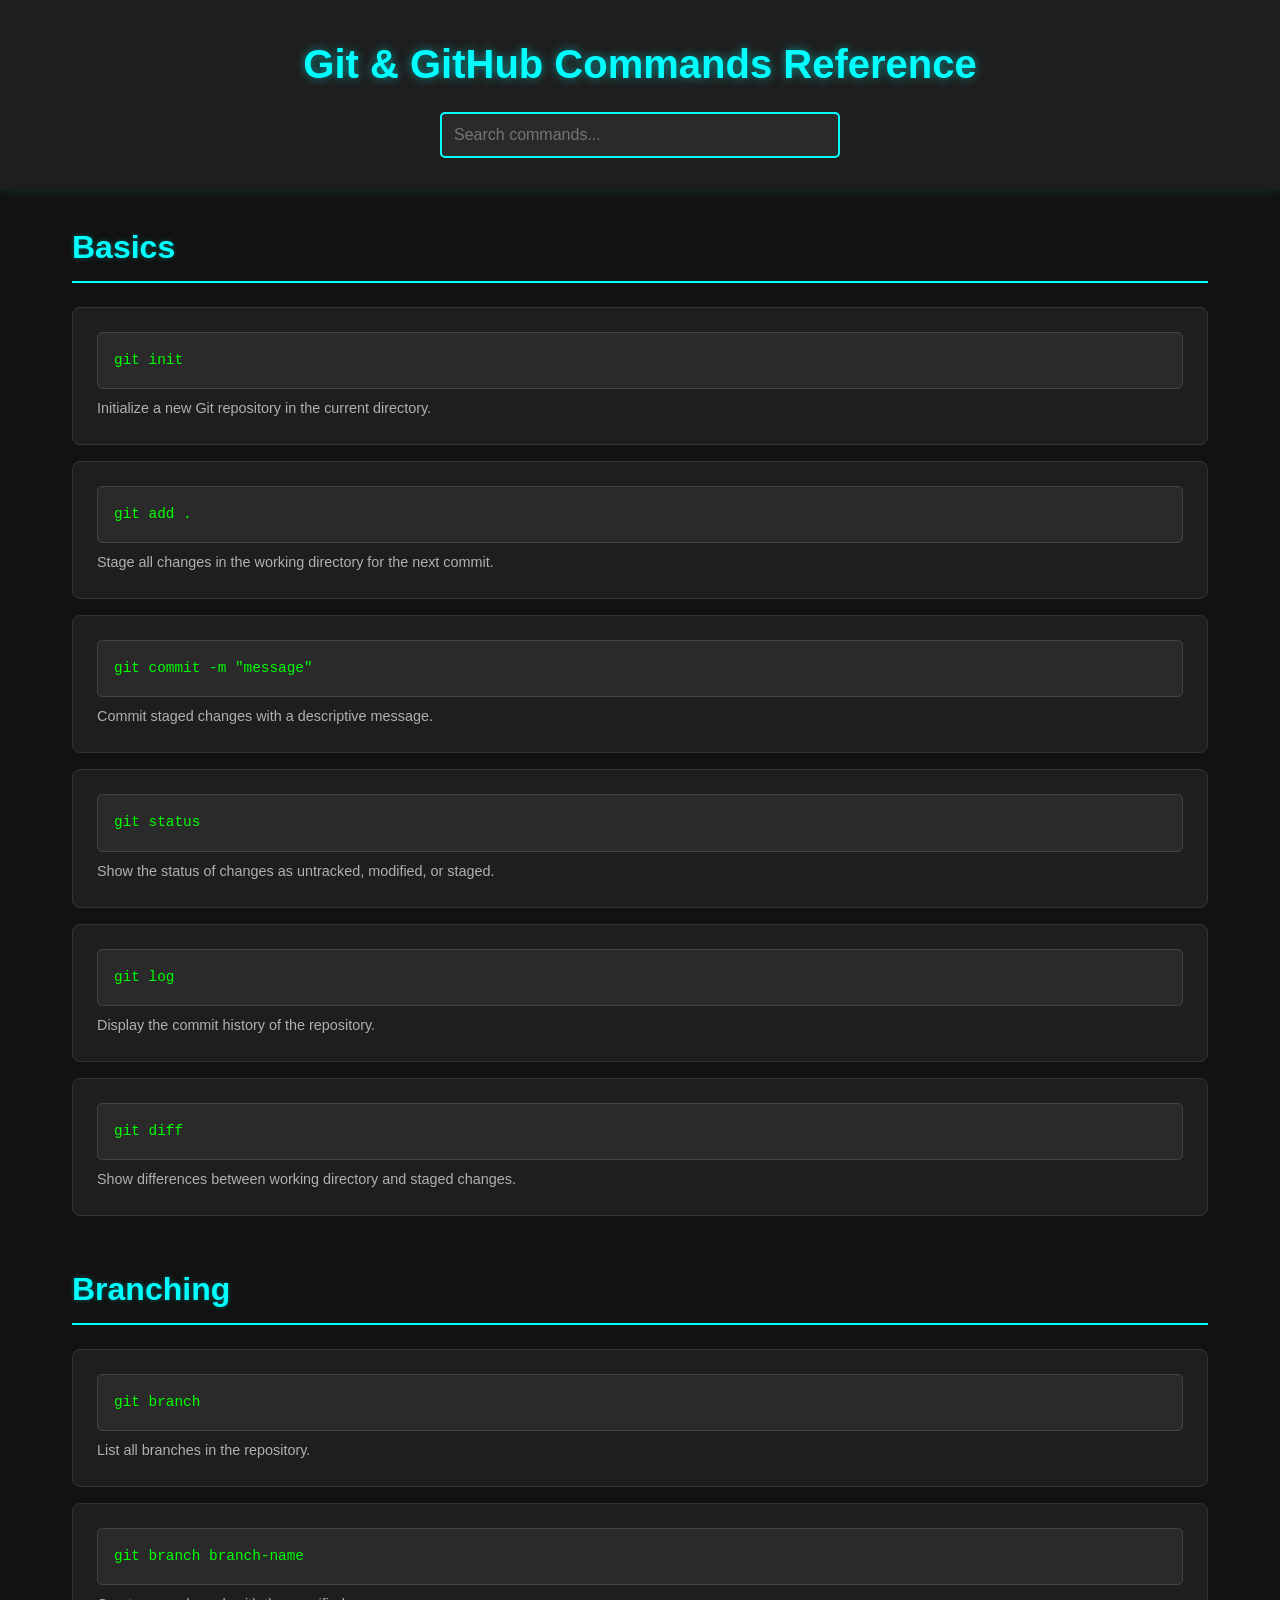
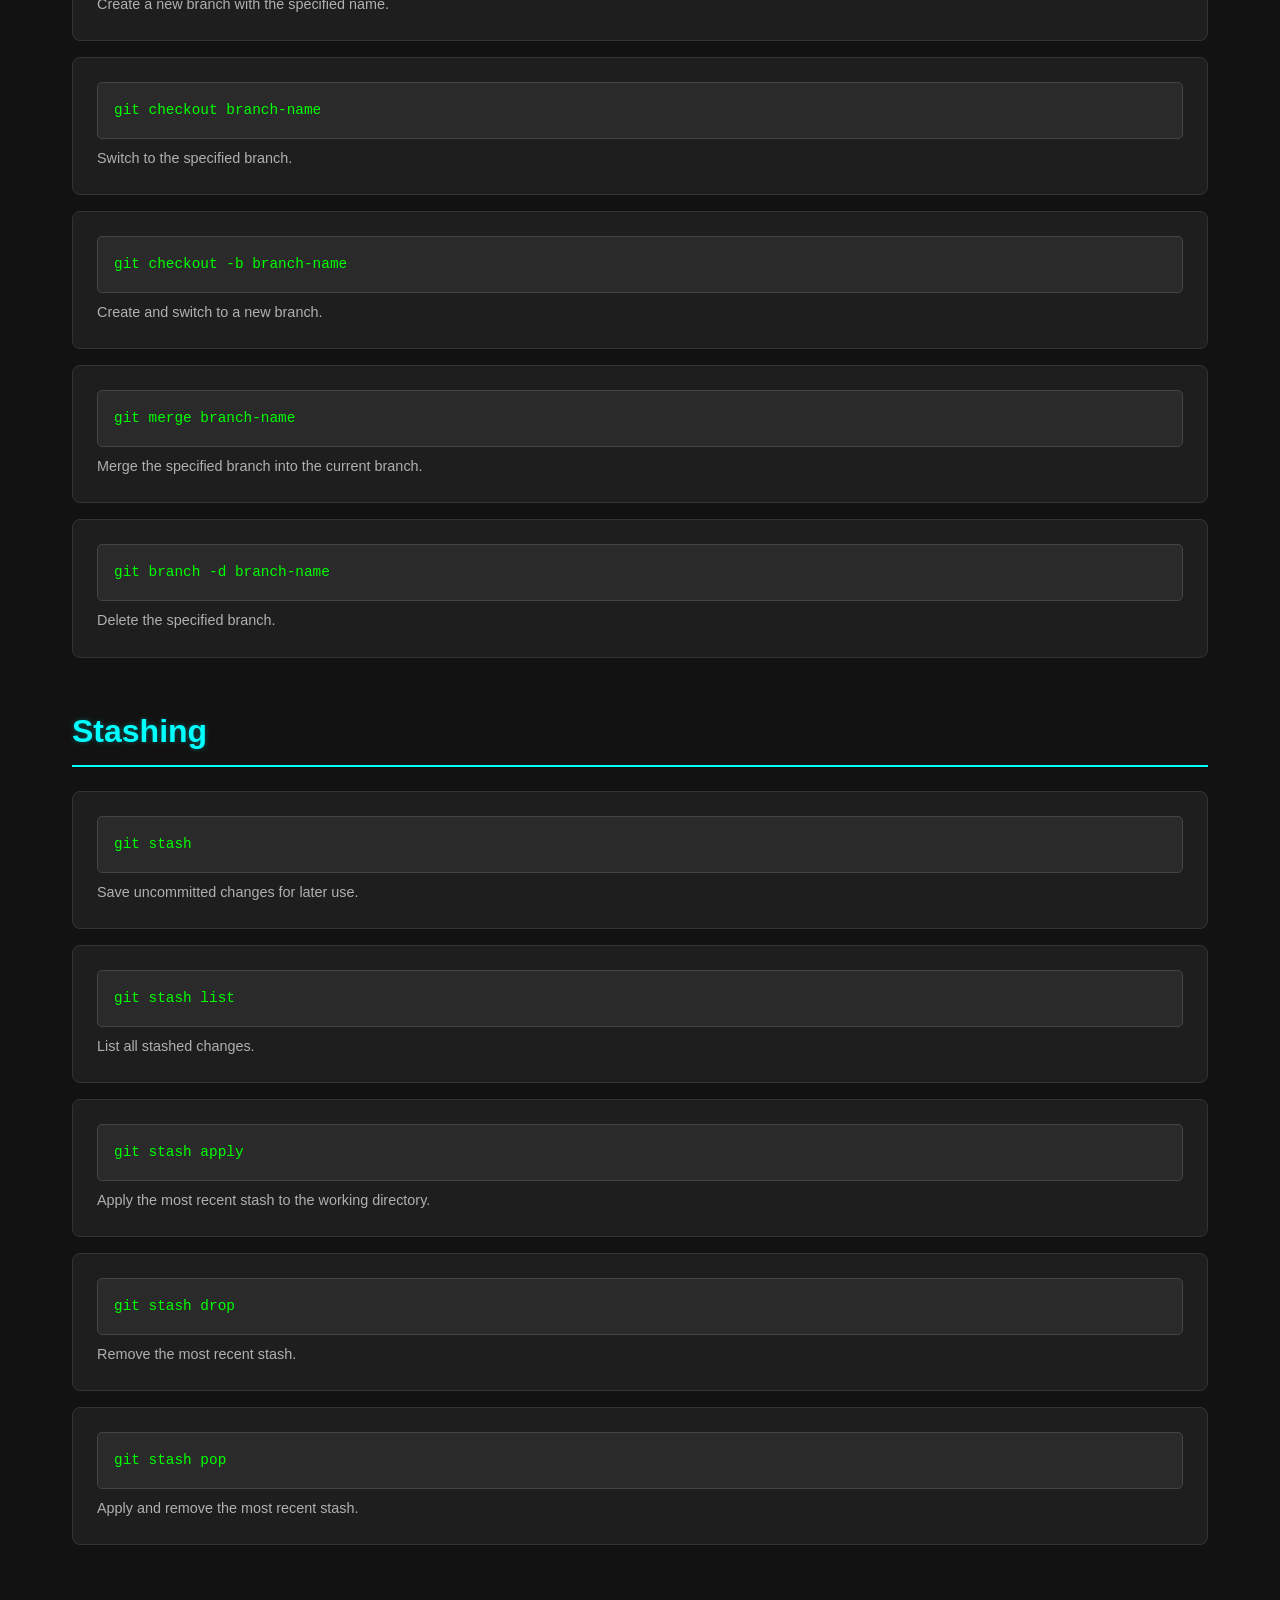
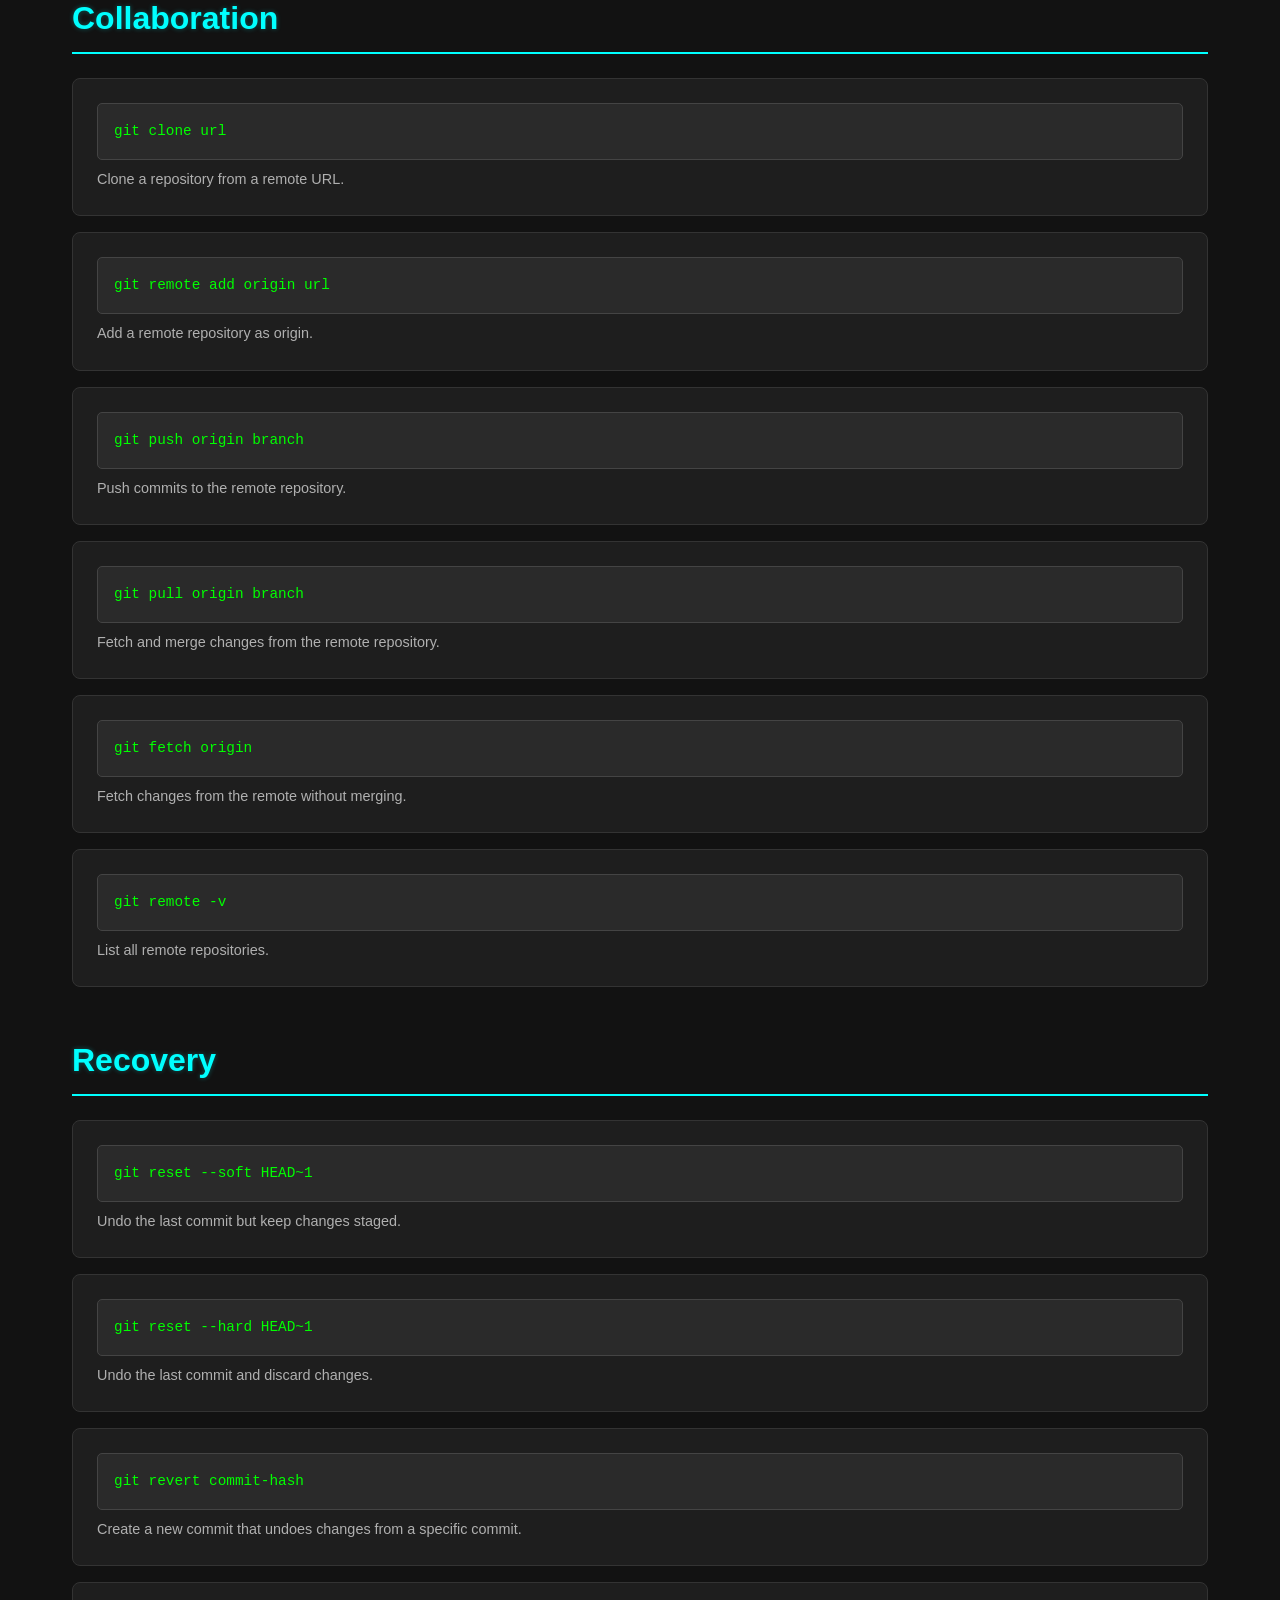
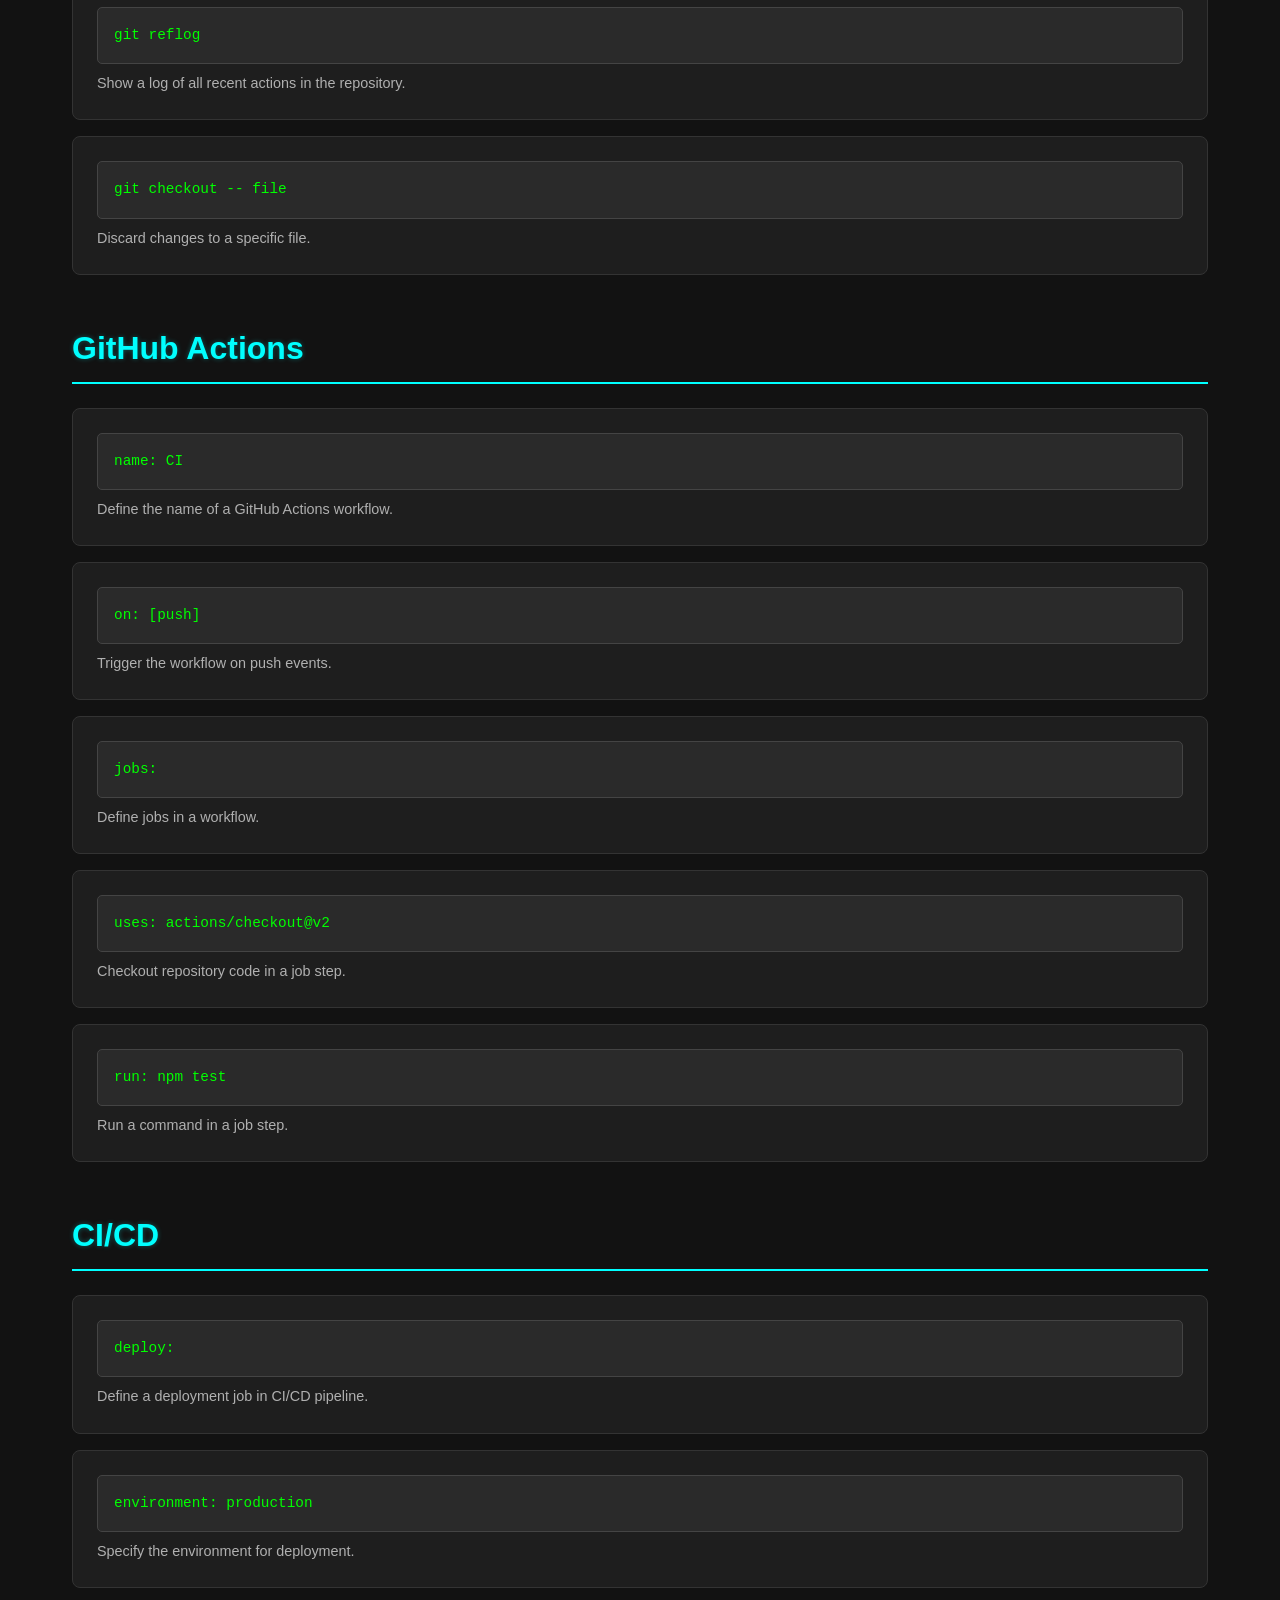
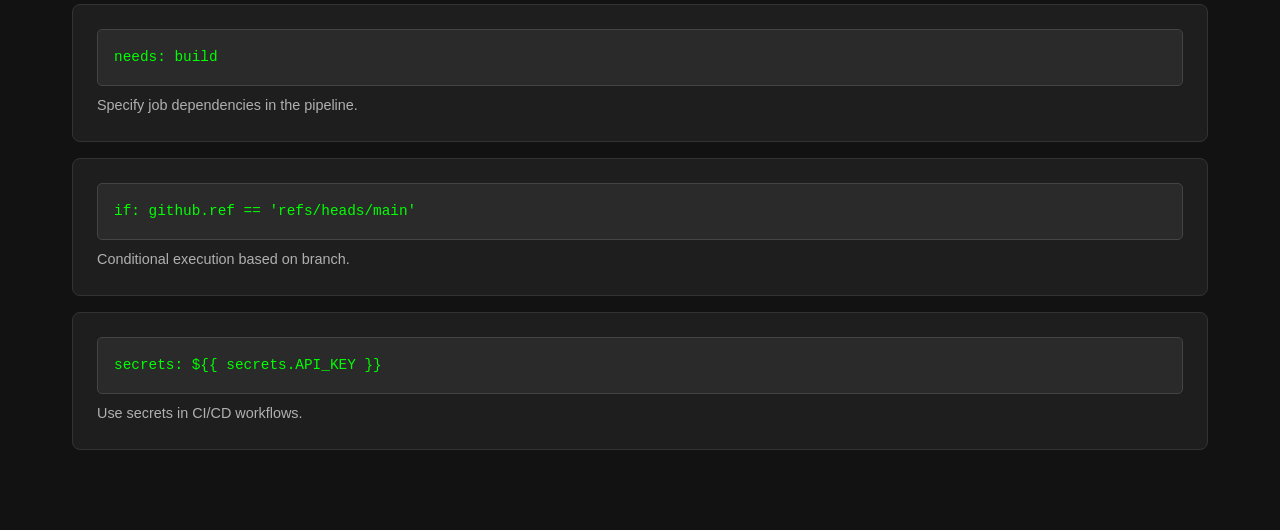
==== index.html @ 6de028d6 "'first'" ====
<!DOCTYPE html>
<html lang="en">
<head>
    <meta charset="UTF-8">
    <meta name="viewport" content="width=device-width, initial-scale=1.0">
    <title>Git & GitHub Commands Reference</title>
    <link rel="stylesheet" href="styles.css">
</head>
<body>
    <header>
        <h1>Git & GitHub Commands Reference</h1>
        <input type="text" id="search" placeholder="Search commands..." aria-label="Search commands">
    </header>
    <main>
        <section id="basics">
            <h2>Basics</h2>
            <div class="command">
                <pre><code>git init</code></pre>
                <p>Initialize a new Git repository in the current directory.</p>
            </div>
            <div class="command">
                <pre><code>git add .</code></pre>
                <p>Stage all changes in the working directory for the next commit.</p>
            </div>
            <div class="command">
                <pre><code>git commit -m "message"</code></pre>
                <p>Commit staged changes with a descriptive message.</p>
            </div>
            <div class="command">
                <pre><code>git status</code></pre>
                <p>Show the status of changes as untracked, modified, or staged.</p>
            </div>
            <div class="command">
                <pre><code>git log</code></pre>
                <p>Display the commit history of the repository.</p>
            </div>
            <div class="command">
                <pre><code>git diff</code></pre>
                <p>Show differences between working directory and staged changes.</p>
            </div>
        </section>
        <section id="branching">
            <h2>Branching</h2>
            <div class="command">
                <pre><code>git branch</code></pre>
                <p>List all branches in the repository.</p>
            </div>
            <div class="command">
                <pre><code>git branch branch-name</code></pre>
                <p>Create a new branch with the specified name.</p>
            </div>
            <div class="command">
                <pre><code>git checkout branch-name</code></pre>
                <p>Switch to the specified branch.</p>
            </div>
            <div class="command">
                <pre><code>git checkout -b branch-name</code></pre>
                <p>Create and switch to a new branch.</p>
            </div>
            <div class="command">
                <pre><code>git merge branch-name</code></pre>
                <p>Merge the specified branch into the current branch.</p>
            </div>
            <div class="command">
                <pre><code>git branch -d branch-name</code></pre>
                <p>Delete the specified branch.</p>
            </div>
        </section>
        <section id="stashing">
            <h2>Stashing</h2>
            <div class="command">
                <pre><code>git stash</code></pre>
                <p>Save uncommitted changes for later use.</p>
            </div>
            <div class="command">
                <pre><code>git stash list</code></pre>
                <p>List all stashed changes.</p>
            </div>
            <div class="command">
                <pre><code>git stash apply</code></pre>
                <p>Apply the most recent stash to the working directory.</p>
            </div>
            <div class="command">
                <pre><code>git stash drop</code></pre>
                <p>Remove the most recent stash.</p>
            </div>
            <div class="command">
                <pre><code>git stash pop</code></pre>
                <p>Apply and remove the most recent stash.</p>
            </div>
        </section>
        <section id="collaboration">
            <h2>Collaboration</h2>
            <div class="command">
                <pre><code>git clone url</code></pre>
                <p>Clone a repository from a remote URL.</p>
            </div>
            <div class="command">
                <pre><code>git remote add origin url</code></pre>
                <p>Add a remote repository as origin.</p>
            </div>
            <div class="command">
                <pre><code>git push origin branch</code></pre>
                <p>Push commits to the remote repository.</p>
            </div>
            <div class="command">
                <pre><code>git pull origin branch</code></pre>
                <p>Fetch and merge changes from the remote repository.</p>
            </div>
            <div class="command">
                <pre><code>git fetch origin</code></pre>
                <p>Fetch changes from the remote without merging.</p>
            </div>
            <div class="command">
                <pre><code>git remote -v</code></pre>
                <p>List all remote repositories.</p>
            </div>
        </section>
        <section id="recovery">
            <h2>Recovery</h2>
            <div class="command">
                <pre><code>git reset --soft HEAD~1</code></pre>
                <p>Undo the last commit but keep changes staged.</p>
            </div>
            <div class="command">
                <pre><code>git reset --hard HEAD~1</code></pre>
                <p>Undo the last commit and discard changes.</p>
            </div>
            <div class="command">
                <pre><code>git revert commit-hash</code></pre>
                <p>Create a new commit that undoes changes from a specific commit.</p>
            </div>
            <div class="command">
                <pre><code>git reflog</code></pre>
                <p>Show a log of all recent actions in the repository.</p>
            </div>
            <div class="command">
                <pre><code>git checkout -- file</code></pre>
                <p>Discard changes to a specific file.</p>
            </div>
        </section>
        <section id="github-actions">
            <h2>GitHub Actions</h2>
            <div class="command">
                <pre><code>name: CI</code></pre>
                <p>Define the name of a GitHub Actions workflow.</p>
            </div>
            <div class="command">
                <pre><code>on: [push]</code></pre>
                <p>Trigger the workflow on push events.</p>
            </div>
            <div class="command">
                <pre><code>jobs:</code></pre>
                <p>Define jobs in a workflow.</p>
            </div>
            <div class="command">
                <pre><code>uses: actions/checkout@v2</code></pre>
                <p>Checkout repository code in a job step.</p>
            </div>
            <div class="command">
                <pre><code>run: npm test</code></pre>
                <p>Run a command in a job step.</p>
            </div>
        </section>
        <section id="ci-cd">
            <h2>CI/CD</h2>
            <div class="command">
                <pre><code>deploy:</code></pre>
                <p>Define a deployment job in CI/CD pipeline.</p>
            </div>
            <div class="command">
                <pre><code>environment: production</code></pre>
                <p>Specify the environment for deployment.</p>
            </div>
            <div class="command">
                <pre><code>needs: build</code></pre>
                <p>Specify job dependencies in the pipeline.</p>
            </div>
            <div class="command">
                <pre><code>if: github.ref == 'refs/heads/main'</code></pre>
                <p>Conditional execution based on branch.</p>
            </div>
            <div class="command">
                <pre><code>secrets: ${{ secrets.API_KEY }}</code></pre>
                <p>Use secrets in CI/CD workflows.</p>
            </div>
        </section>
    </main>
    <script src="script.js"></script>
</body>
</html>
---- styles.css ----
/* Reset and base styles */
* {
    margin: 0;
    padding: 0;
    box-sizing: border-box;
}

body {
    font-family: 'Segoe UI', Tahoma, Geneva, Verdana, sans-serif;
    background-color: #121212;
    color: #e0e0e0;
    line-height: 1.6;
    transition: background-color 0.3s ease;
}

header {
    background-color: #1e1e1e;
    padding: 2rem;
    text-align: center;
    box-shadow: 0 2px 10px rgba(0, 255, 255, 0.1);
}

h1 {
    color: #00ffff;
    font-size: 2.5rem;
    margin-bottom: 1rem;
    text-shadow: 0 0 10px rgba(0, 255, 255, 0.5);
}

#search {
    width: 100%;
    max-width: 400px;
    padding: 0.75rem;
    border: 2px solid #00ffff;
    border-radius: 5px;
    background-color: #2a2a2a;
    color: #e0e0e0;
    font-size: 1rem;
    outline: none;
    transition: border-color 0.3s ease, box-shadow 0.3s ease;
}

#search:focus {
    border-color: #00ff00;
    box-shadow: 0 0 10px rgba(0, 255, 0, 0.5);
}

main {
    max-width: 1200px;
    margin: 0 auto;
    padding: 2rem;
}

section {
    margin-bottom: 3rem;
}

h2 {
    color: #00ffff;
    font-size: 2rem;
    margin-bottom: 1.5rem;
    border-bottom: 2px solid #00ffff;
    padding-bottom: 0.5rem;
    text-shadow: 0 0 5px rgba(0, 255, 255, 0.3);
}

.command {
    background-color: #1e1e1e;
    border: 1px solid #333;
    border-radius: 8px;
    padding: 1.5rem;
    margin-bottom: 1rem;
    transition: transform 0.2s ease, box-shadow 0.2s ease;
}

.command:hover {
    transform: translateY(-5px);
    box-shadow: 0 5px 15px rgba(0, 255, 255, 0.2);
}

pre {
    background-color: #2a2a2a;
    border: 1px solid #444;
    border-radius: 5px;
    padding: 1rem;
    overflow-x: auto;
    margin-bottom: 0.5rem;
}

code {
    font-family: 'Courier New', Courier, monospace;
    color: #00ff00;
    font-size: 0.9rem;
}

p {
    color: #b0b0b0;
    font-size: 0.9rem;
}

/* Responsive design */
@media (max-width: 768px) {
    header {
        padding: 1rem;
    }

    h1 {
        font-size: 2rem;
    }

    main {
        padding: 1rem;
    }

    .command {
        padding: 1rem;
    }

    pre {
        padding: 0.75rem;
    }
}

/* Accessibility */
@media (prefers-reduced-motion: reduce) {
    * {
        transition: none;
    }
}

/* Focus styles for accessibility */
.command:focus-within {
    outline: 2px solid #00ffff;
    outline-offset: 2px;
}
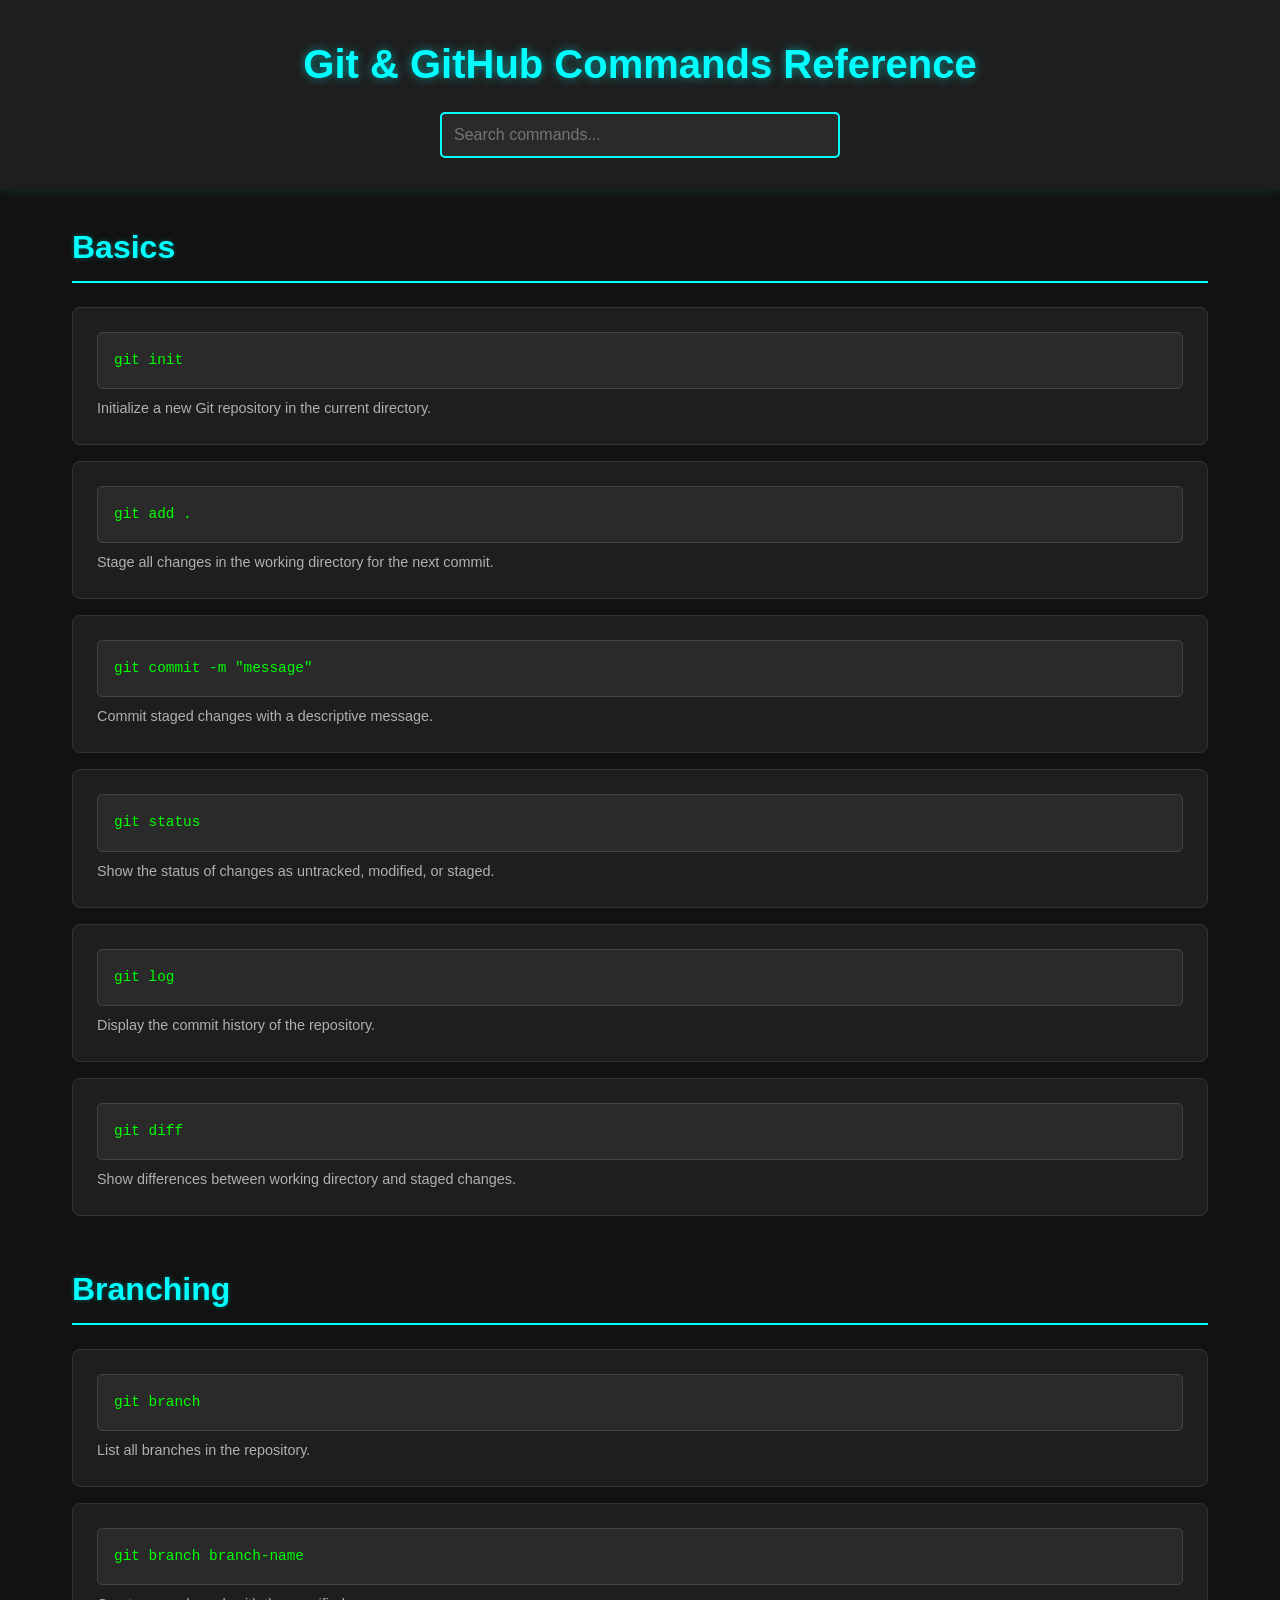
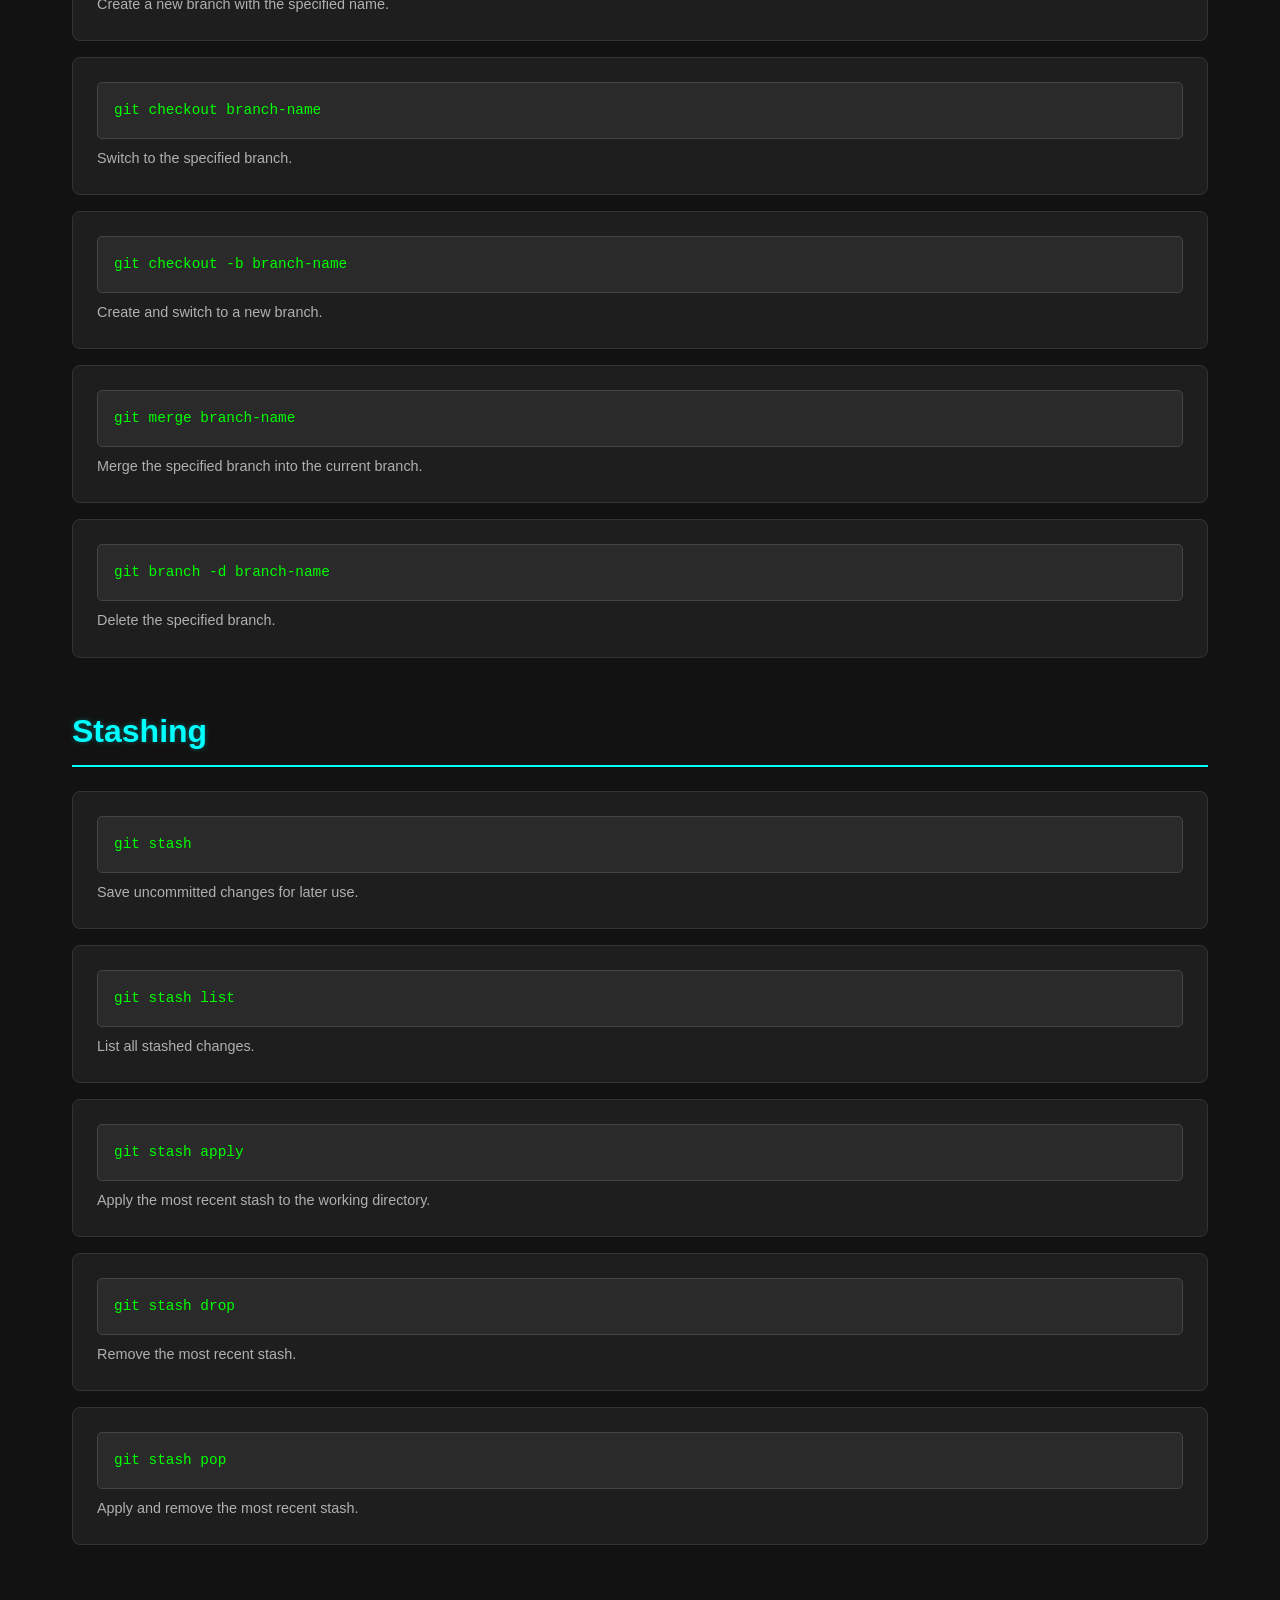
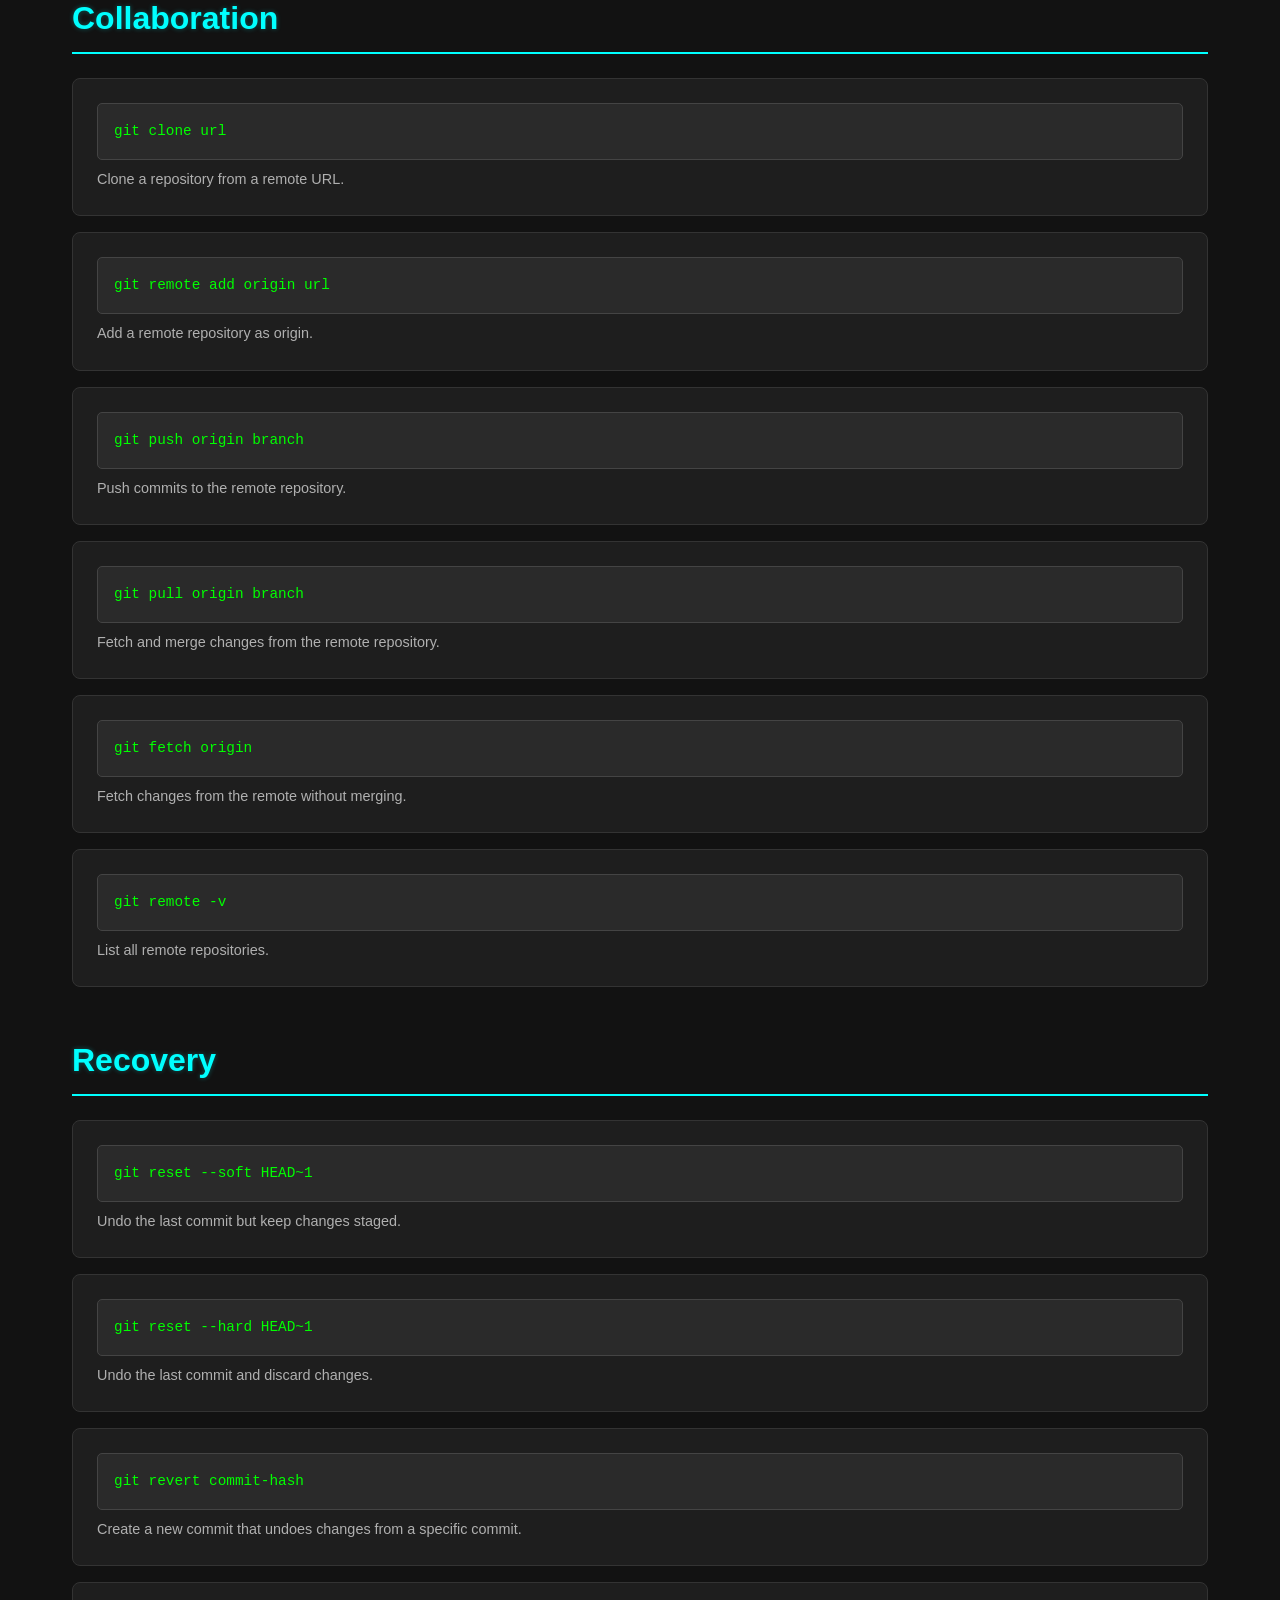
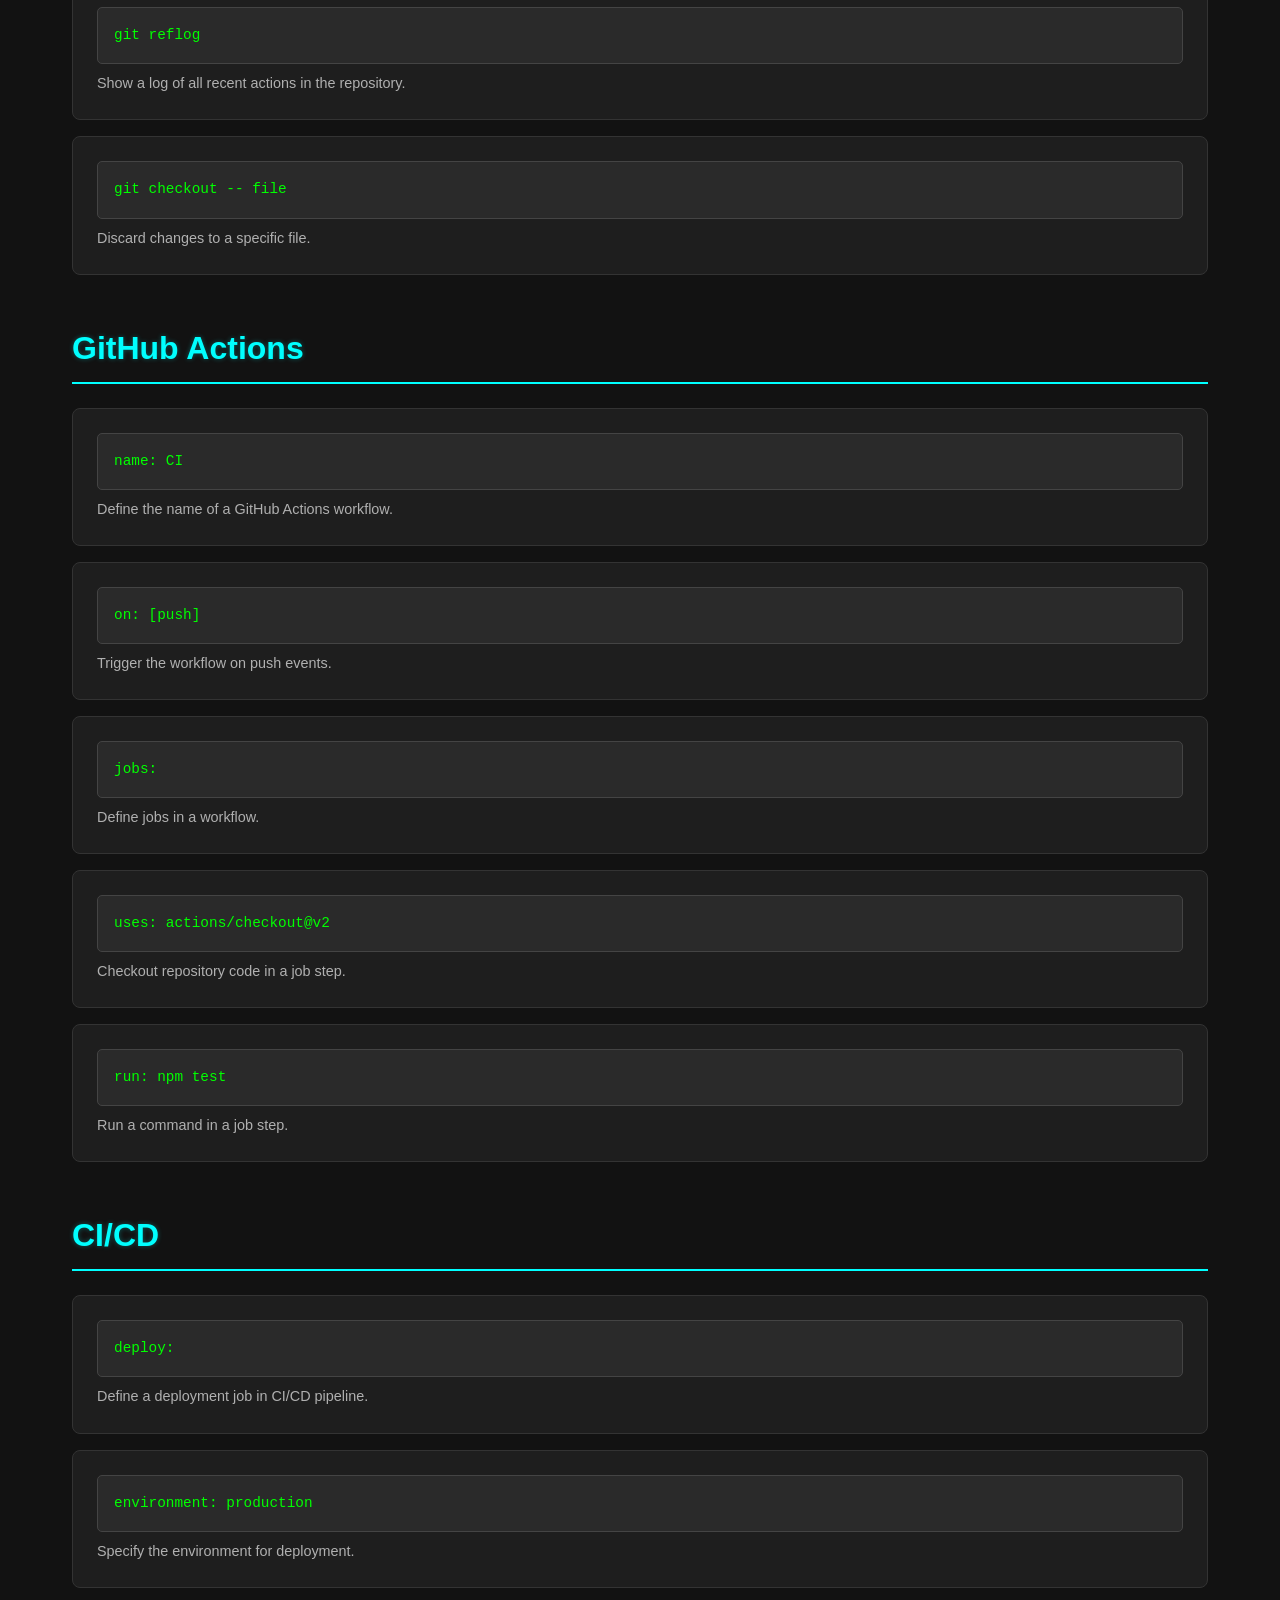
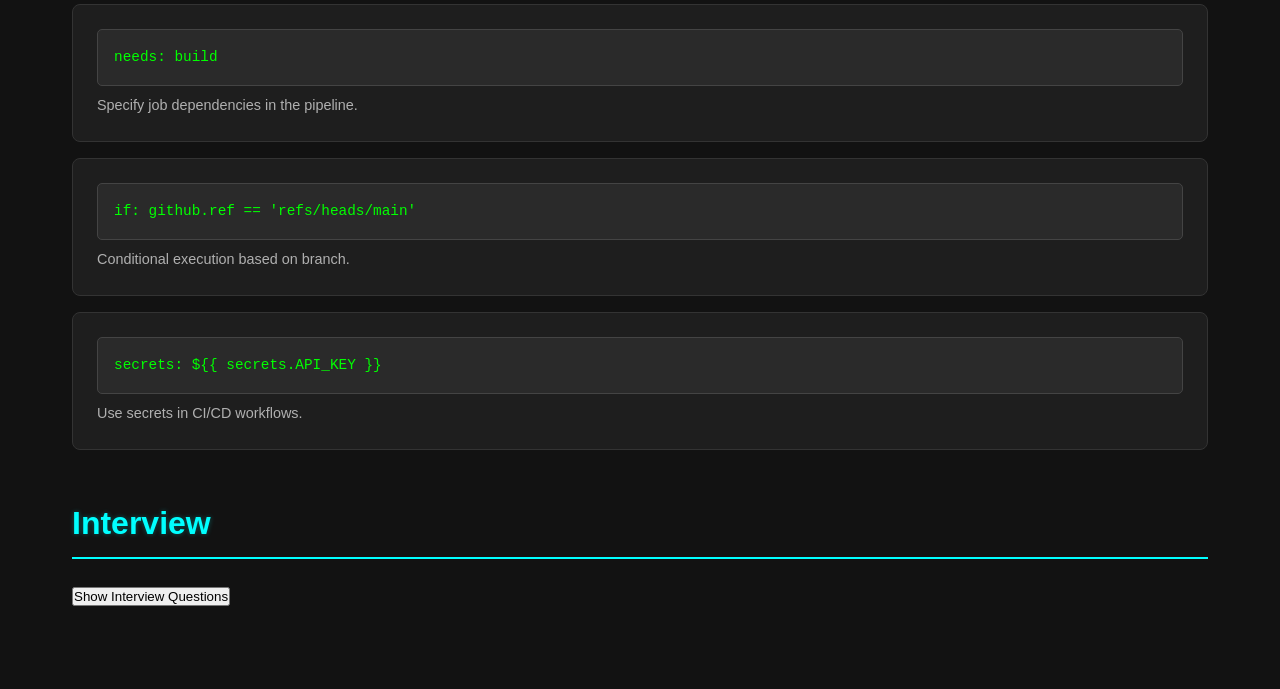
==== commit 31f91be8: "done by team member" ====
--- a/index.html
+++ b/index.html
@@ -185,6 +185,52 @@
                 <p>Use secrets in CI/CD workflows.</p>
             </div>
         </section>
+        <section id="interview">
+            <h2>Interview</h2>
+            <button id="toggle-interview">Show Interview Questions</button>
+            <div id="interview-content" style="display:none;">
+                <div class="command">
+                    <pre><code>What is Git and why is it important for DevOps?</code></pre>
+                    <p>Git is a distributed version control system that tracks changes in source code. It's crucial for DevOps as it enables collaboration, version tracking, and integration with CI/CD pipelines for automated deployments.</p>
+                </div>
+                <div class="command">
+                    <pre><code>How do you create and switch to a new branch in Git?</code></pre>
+                    <p>Use 'git checkout -b new-branch' to create and switch to a new branch, or 'git branch new-branch' followed by 'git checkout new-branch'.</p>
+                </div>
+                <div class="command">
+                    <pre><code>Explain the difference between git merge and git rebase.</code></pre>
+                    <p>Git merge combines branches by creating a merge commit, preserving history. Git rebase rewrites history by applying commits on top of another branch, resulting in a linear history.</p>
+                </div>
+                <div class="command">
+                    <pre><code>What are GitHub Pull Requests and how do they facilitate collaboration?</code></pre>
+                    <p>Pull Requests (PRs) allow developers to propose changes, review code, and discuss modifications before merging. They enable code reviews, automated testing, and collaboration in teams.</p>
+                </div>
+                <div class="command">
+                    <pre><code>How do you handle merge conflicts in Git?</code></pre>
+                    <p>Resolve conflicts by editing the conflicted files, marking resolved sections with '<<<<<<<', '=======', and '>>>>>>>' markers, then staging and committing the changes.</p>
+                </div>
+                <div class="command">
+                    <pre><code>What is GitLab CI/CD and how does it differ from GitHub Actions?</code></pre>
+                    <p>GitLab CI/CD is an integrated tool for continuous integration and deployment within GitLab. It differs from GitHub Actions by being more tightly integrated with GitLab's ecosystem, offering built-in runners and a unified UI.</p>
+                </div>
+                <div class="command">
+                    <pre><code>How do you revert a commit in Git?</code></pre>
+                    <p>Use 'git revert commit-hash' to create a new commit that undoes the changes of the specified commit, preserving history. For a hard reset, use 'git reset --hard commit-hash' (destructive).</p>
+                </div>
+                <div class="command">
+                    <pre><code>What are Git hooks and how are they used in DevOps?</code></pre>
+                    <p>Git hooks are scripts that run at certain points in the Git workflow (e.g., pre-commit, post-merge). In DevOps, they're used for code quality checks, linting, and triggering CI/CD pipelines.</p>
+                </div>
+                <div class="command">
+                    <pre><code>How do you set up a remote repository in Git?</code></pre>
+                    <p>Use 'git remote add origin https://github.com/user/repo.git' to add a remote, then 'git push -u origin main' to push and set upstream.</p>
+                </div>
+                <div class="command">
+                    <pre><code>Explain the concept of Git stashing and when to use it.</code></pre>
+                    <p>Git stash temporarily saves uncommitted changes. Use it when you need to switch branches or pull changes without committing incomplete work, then apply with 'git stash pop'.</p>
+                </div>
+            </div>
+        </section>
     </main>
     <script src="script.js"></script>
 </body>
